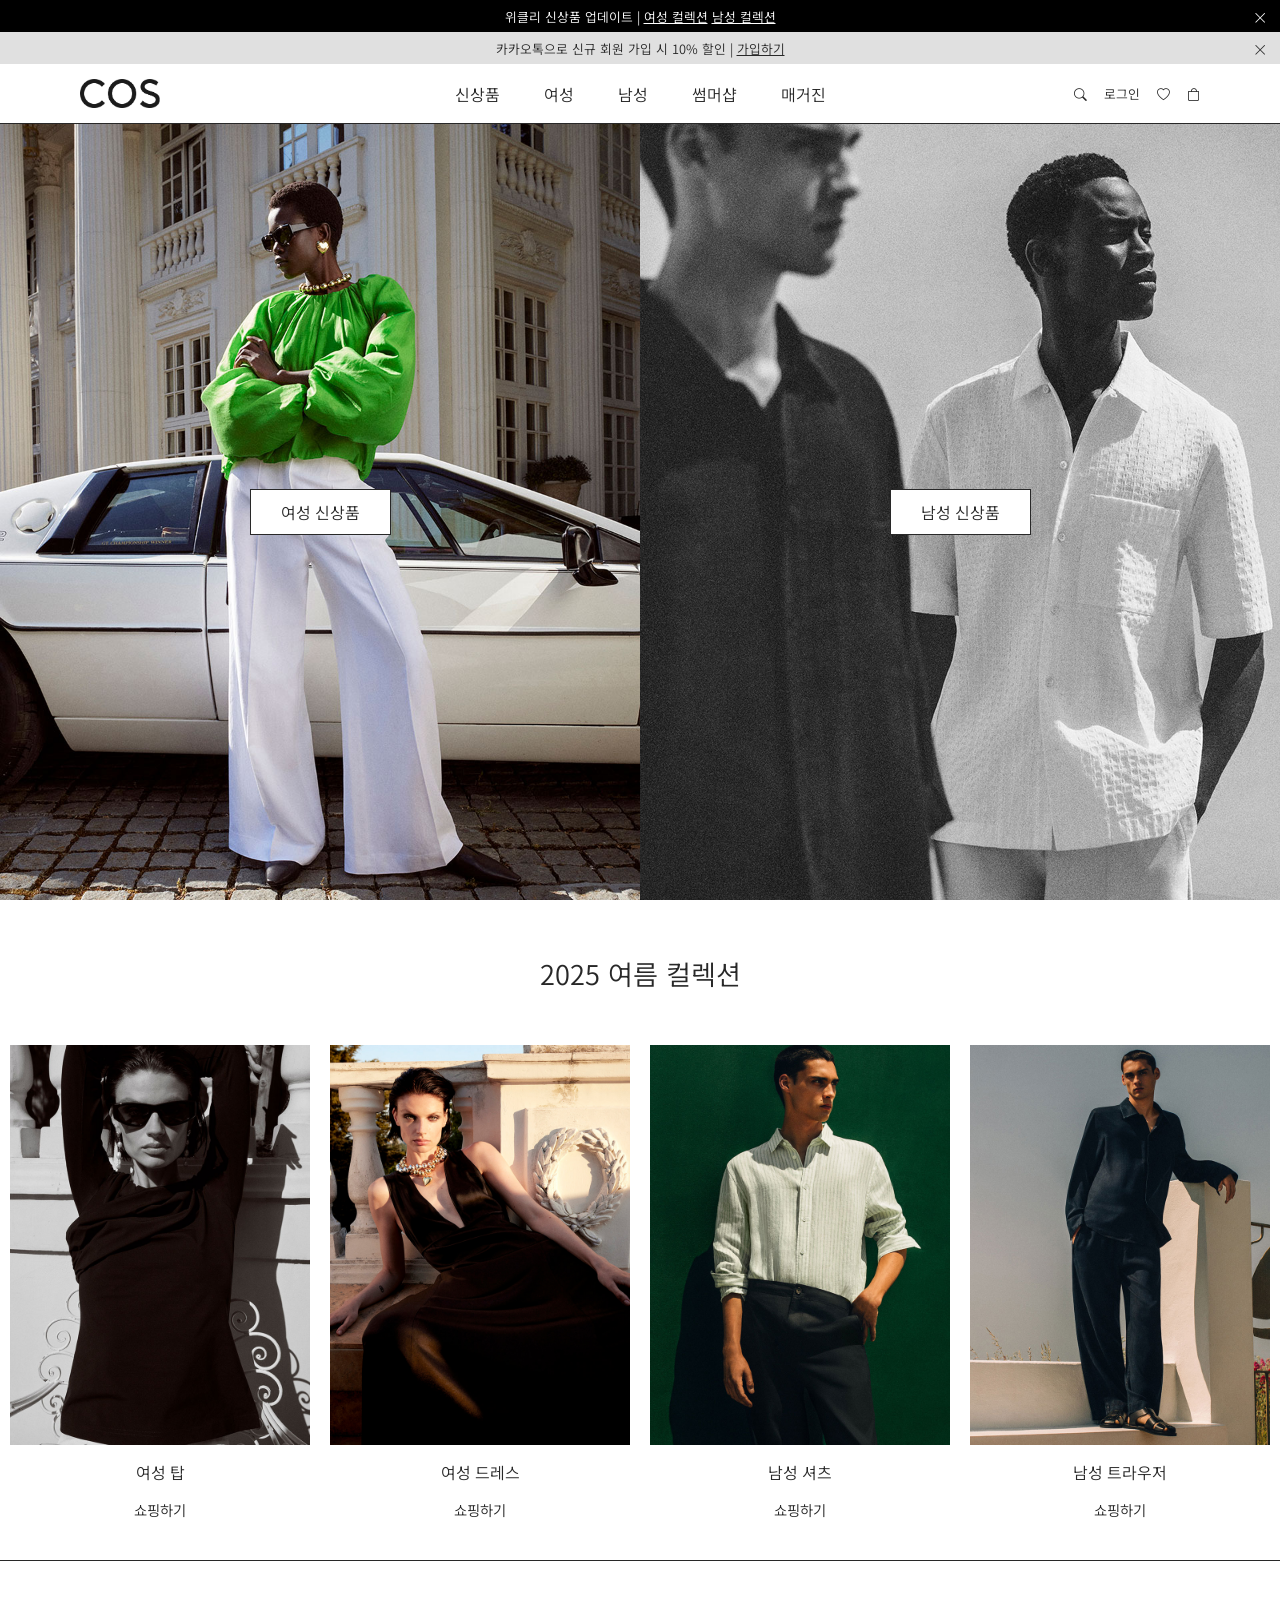
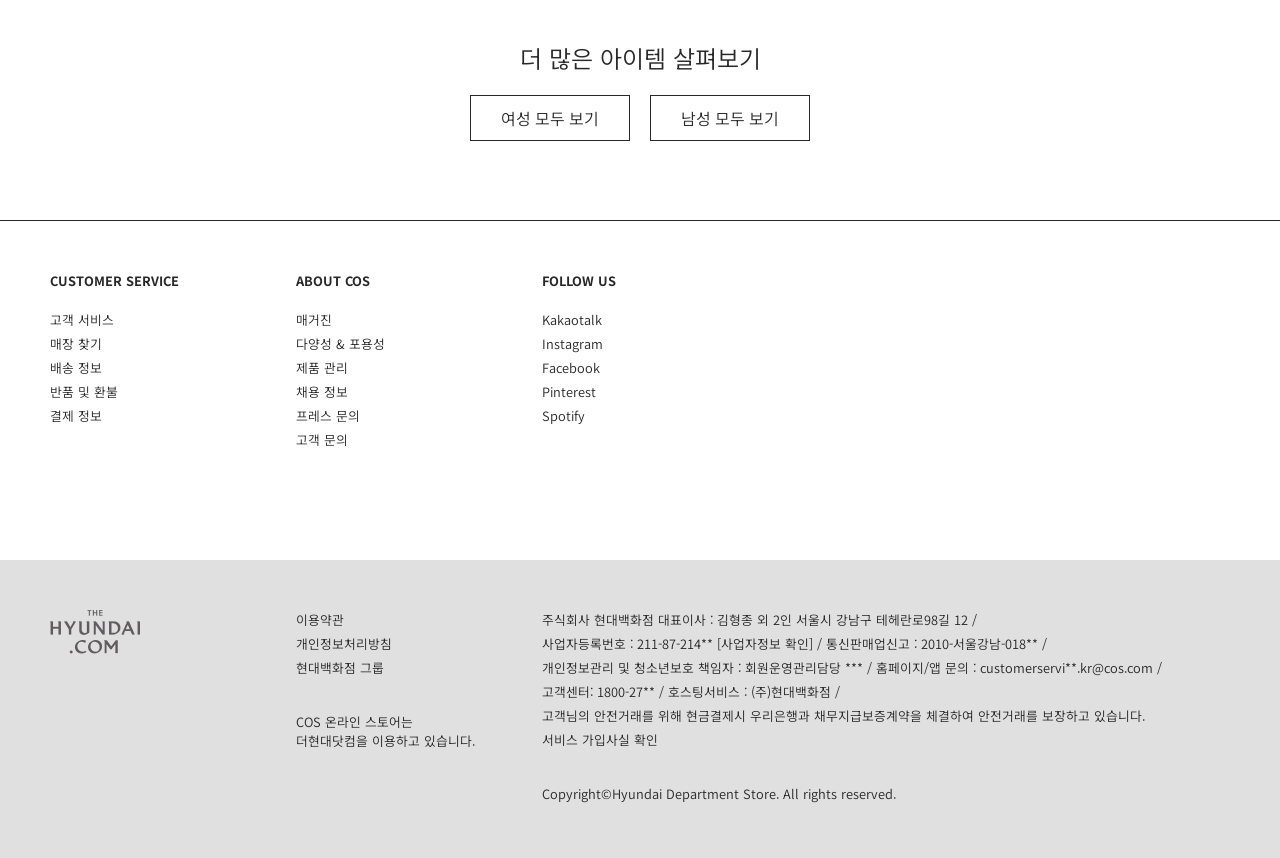
==== index.html @ 7f62f86f "1024 완료" ====
<!DOCTYPE html>
<html lang="ko">
  <head>
    <meta charset="UTF-8" />
    <meta name="viewport" content="width=device-width, initial-scale=1.0" />
    <title>COS 온라인 스토어</title>
    <!-- Css -->
    <link rel="stylesheet" href="./style/style.css" />
    <link rel="stylesheet" href="./style/media.css" />
    <link
      rel="stylesheet"
      href="https://cdn.jsdelivr.net/npm/bootstrap-icons@1.10.3/font/bootstrap-icons.css"
    />
  </head>

  <body>
    <div id="wrap">
      <!-- 헤더 -->
      <header>
        <!-- 띠 배너 영역 -->
        <div id="topnav">
          <div class="topnav_t">
            <span
              >위클리 신상품 업데이트 |
              <a href="#none">여성 컬렉션</a>
              <a href="#none">남성 컬렉션</a></span
            >
            <button class="topnav_t_close"><i class="bi bi-x-lg"></i></button>
          </div>
          <div class="topnav_b">
            <span
              >카카오톡으로 신규 회원 가입 시 10% 할인 |
              <a href="#none">가입하기</a>
            </span>
            <button class="topnav_b_close"><i class="bi bi-x-lg"></i></button>
          </div>
        </div>

        <div id="nav">
          <div class="logo">
            <a href="#"><img src="./img/logo.png" alt="logo" width="94" /></a>
          </div>

          <!-- 메뉴 영역 -->
          <div class="nav">
            <ul>
              <li data-index="0">
                <a href="#none">신상품</a>
              </li>
              <li data-index="1">
                <a href="#none">여성</a>
              </li>
              <li data-index="2">
                <a href="#none">남성</a>
              </li>
              <li data-index="3">
                <a href="#none">썸머샵</a>
              </li>
              <li data-index="4">
                <a href="#none">매거진</a>
              </li>
            </ul>
          </div>

          <!-- 2 depth -->
          <div class="depth2-wrap">
            <div class="depth2" data-index="0">
              <div class="depth2-l">
                <div>
                  <a href="#none">의류</a>
                  <a href="#none">악세사리</a>
                </div>
                <p class="menu_memo">
                  무료배송, 무료반품 혜택과 함께 새로운 상품을 찾아보세요
                </p>
              </div>
              <div class="depth2-r">
                <a href="#none"
                  ><img src="./img/menubg1.jpg" alt="menubg1" width="300" />
                  <p>COS 신상품을 만나보세요</p>
                </a>
              </div>
            </div>
            <div class="depth2" data-index="1">
              <div class="depth2-l">
                <div>
                  <a href="#none">드레스</a>
                  <a href="#none">탑</a>
                  <a href="#none">트라우저&점프수트</a>
                  <a href="#none">티셔츠</a>
                  <a href="#none">셔츠&블라우스</a>
                  <a href="#none">진</a>
                  <a href="#none">니트웨어</a>
                  <a href="#none">스커트</a>
                </div>
                <p class="menu_memo">
                  무료배송, 무료반품 혜택과 함께 새로운 상품을 찾아보세요
                </p>
              </div>
              <div class="depth2-r">
                <a href="#none">
                  <img src="./img/menubg2.jpg" alt="menubg2" width="300" />
                  <p>NEW IN: 여성 신상품</p>
                </a>
              </div>
            </div>
            <div class="depth2" data-index="2">
              <div class="depth2-l">
                <div>
                  <a href="#none">티셔츠</a>
                  <a href="#none">셔츠</a>
                  <a href="#none">트라우저</a>
                  <a href="#none">폴로 셔츠</a>
                  <a href="#none">니트웨어</a>
                  <a href="#none">진</a>
                  <a href="#none">코트 & 재킷</a>
                  <a href="#none">수트 & 테일러링</a>
                </div>
                <p class="menu_memo">
                  무료배송, 무료반품 혜택과 함께 새로운 상품을 찾아보세요
                </p>
              </div>
              <div class="depth2-r">
                <a href="#none"
                  ><img src="./img/menubg3.jpg" alt="menubg3" width="300" />
                  <p>NEW IN: 남성 신상품</p>
                </a>
              </div>
            </div>
            <div class="depth2" data-index="3">
              <div class="depth2-l">
                <div>
                  <a href="#none">썸머 샵</a>
                  <a href="#none">리넨 컬렉션</a>
                  <a href="#none">여름 악세서리</a>
                </div>
                <p class="menu_memo">
                  무료배송, 무료반품 혜택과 함께 새로운 상품을 찾아보세요
                </p>
              </div>
              <div class="depth2-r">
                <a href="#none"
                  ><img src="./img/menubg4.jpg" alt="menubg4" width="300" />
                  <p>여름 시즌을 위한 에센셜 스타일</p></a
                >
              </div>
            </div>
            <div class="depth2" data-index="4">
              <div class="depth2-l">
                <div>
                  <a href="#none">최신</a>
                  <a href="#none">스토리</a>
                  <a href="#none">인터뷰</a>
                  <a href="#none">장소</a>
                  <a href="#none">영감</a>
                  <a href="#none">지속가능성</a>
                </div>
                <p class="menu_memo">
                  무료배송, 무료반품 혜택과 함께 새로운 상품을 찾아보세요
                </p>
              </div>
              <div class="depth2-r">
                <a href="#none"
                  ><img src="./img/menubg5.jpg" alt="menubg5" width="300" />
                  <p>새로운 이야기로 돌아온 COS 매거진</p>
                </a>
              </div>
            </div>
          </div>

          <!-- 글로벌 내비 -->
          <div class="gbnav">
            <a href="#none" class="country">배송국가 : </a>
            <a href="#none"><i class="bi bi-search"></i></a>
            <a href="login.html" class="login">로그인</a>
            <a href="#none"><i class="bi bi-heart"></i></a>
            <a href="#none"><i class="bi bi-bag"></i></a>
          </div>

          <!-- 모바일 메뉴 버튼 -->
          <button class="mo-button">
            <i class="bi bi-list"></i>
          </button>
        </div>

        <!-- 모바일 메뉴 -->
        <div class="m-nav">
          <ul class="m-depth1">
            <li>
              <a href="#none" class="m-depth1-title">신상품</a>
              <div class="m-depth2-wrap">
                <ul class="m-depth2">
                  <li><a href="#none">의류</a></li>
                  <li><a href="#none">악세사리</a></li>
                </ul>
              </div>
            </li>
            <li>
              <a href="#none" class="m-depth1-title">여성</a>
              <div class="m-depth2-wrap">
                <ul class="m-depth2">
                  <li><a href="#none">드레스</a></li>
                  <li><a href="#none">탑</a></li>
                  <li><a href="#none">트라우저&점프수트</a></li>
                  <li><a href="#none">티셔츠</a></li>
                  <li><a href="#none">셔츠&블라우스</a></li>
                  <li><a href="#none">진</a></li>
                  <li><a href="#none">니트웨어</a></li>
                  <li><a href="#none">스커트</a></li>
                </ul>
              </div>
            </li>
            <li>
              <a href="#none" class="m-depth1-title">남성</a>
              <div class="m-depth2-wrap">
                <ul class="m-depth2">
                  <li><a href="#none">티셔츠</a></li>
                  <li><a href="#none">셔츠</a></li>
                  <li><a href="#none">트라우저</a></li>
                  <li><a href="#none">폴로 셔츠</a></li>
                  <li><a href="#none">니트웨어</a></li>
                  <li><a href="#none">진</a></li>
                  <li><a href="#none">코트 & 재킷</a></li>
                  <li><a href="#none">수트 & 테일러링</a></li>
                </ul>
              </div>
            </li>
            <li>
              <a href="#none" class="m-depth1-title">썸머샵</a>
              <div class="m-depth2-wrap">
                <ul class="m-depth2">
                  <li><a href="#none">썸머 샵</a></li>
                  <li><a href="#none">리넨 컬렉션</a></li>
                  <li><a href="#none">여름 악세서리</a></li>
                </ul>
              </div>
            </li>
            <li>
              <a href="#none" class="m-depth1-title">매거진</a>
              <div class="m-depth2-wrap">
                <ul class="m-depth2">
                  <li><a href="#none">최신</a></li>
                  <li><a href="#none">스토리</a></li>
                  <li><a href="#none">인터뷰</a></li>
                  <li><a href="#none">장소</a></li>
                  <li><a href="#none">영감</a></li>
                  <li><a href="#none">지속가능성</a></li>
                </ul>
              </div>
            </li>
          </ul>

          <ul class="m-gbnav-dep2">
            <li><a href="login.html" class="m-login">로그인</a></li>
            <li><a href="#none" class="m-country">배송국가 : </a></li>
          </ul>
        </div>
      </header>

      <!-- 섹션 -->
      <section>
        <div class="section-wrap">
          <div class="female">
            <a href="#none">여성 신상품</a>
          </div>
          <div class="male">
            <a href="#none">남성 신상품</a>
          </div>
        </div>
      </section>

      <!-- 아티클 -->
      <article>
        <div id="article_t">
          <span>2025 여름 컬렉션</span>
        </div>
        <div id="article_m">
          <a href="#none">
            <img src="./img/article1.jpg" alt="article1" width="400" />
            <span class="at_name">여성 탑</span>
            <span class="at_shopping">쇼핑하기</span>
          </a>
          <a href="#none">
            <img src="./img/article2.jpg" alt="article2" width="400" />
            <span class="at_name">여성 드레스</span>
            <span class="at_shopping">쇼핑하기</span>
          </a>
          <a href="#none">
            <img src="./img/article3.jpg" alt="article3" width="400" />
            <span class="at_name">남성 셔츠</span>
            <span class="at_shopping">쇼핑하기</span>
          </a>
          <a href="#none">
            <img src="./img/article4.jpg" alt="article4" width="400" />
            <span class="at_name">남성 트라우저</span>
            <span class="at_shopping">쇼핑하기</span>
          </a>
        </div>
        <div id="article_b">
          <span>더 많은 아이템 살펴보기</span>
          <div class="article_more">
            <a href="#none">여성 모두 보기</a>
            <a href="#none">남성 모두 보기</a>
          </div>
        </div>
      </article>

      <!-- 서비스 -->
      <div id="service">
        <div class="service-wrap">
          <h2>CUSTOMER SERVICE</h2>
          <div>
            <ul class="service-l">
              <li><a href="#none">고객 서비스</a></li>
              <li><a href="#none">매장 찾기</a></li>
              <li><a href="#none">배송 정보</a></li>
              <li><a href="#none">반품 및 환불</a></li>
              <li><a href="#none">결제 정보</a></li>
            </ul>
          </div>
        </div>

        <div class="service-wrap">
          <h2>ABOUT COS</h2>
          <div>
            <ul class="service-center">
              <li><a href="#none">매거진</a></li>
              <li><a href="#none">다양성 & 포용성</a></li>
              <li><a href="#none">제품 관리</a></li>
              <li><a href="#none">채용 정보</a></li>
              <li><a href="#none">프레스 문의</a></li>
              <li><a href="#none">고객 문의</a></li>
            </ul>
          </div>
        </div>

        <div class="service-wrap">
          <h2>FOLLOW US</h2>
          <div>
            <ul class="service-r">
              <li><a href="#none">Kakaotalk</a></li>
              <li><a href="#none">Instagram</a></li>
              <li><a href="#none">Facebook</a></li>
              <li><a href="#none">Pinterest</a></li>
              <li><a href="#none">Spotify</a></li>
            </ul>
          </div>
        </div>
      </div>

      <!-- 푸터 -->
      <footer>
        <div id="footer-logo">
          <img src="./img/footer_hd.png" width="90" alt="footer_hd" />
        </div>
        <ul class="footer-center">
          <li>이용약관</li>
          <li>개인정보처리방침</li>
          <li>현대백화점 그룹</li>
          <li class="hd">
            COS 온라인 스토어는<br />더현대닷컴을 이용하고 있습니다.
          </li>
        </ul>
        <ul class="footer-r">
          <li>
            주식회사 현대백화점 대표이사 : 김형종 외 2인 서울시 강남구
            테헤란로98길 12 /
          </li>
          <li>
            사업자등록번호 : 211-87-214** [사업자정보 확인] / 통신판매업신고 :
            2010-서울강남-018** /
          </li>
          <li>
            개인정보관리 및 청소년보호 책임자 : 회원운영관리담당 *** /
            홈페이지/앱 문의 : customerservi**.kr@cos.com /
          </li>
          <li>고객센터: 1800-27** / 호스팅서비스 : (주)현대백화점 /</li>
          <li>
            고객님의 안전거래를 위해 현금결제시 우리은행과 채무지급보증계약을
            체결하여 안전거래를 보장하고 있습니다.
          </li>
          <li>서비스 가입사실 확인</li>
          <li class="copyright">
            Copyright©Hyundai Department Store. All rights reserved.
          </li>
        </ul>
      </footer>
    </div>

    <!-- 메뉴 오픈 전체 영역 화이트 효과 -->
    <div class="menueffect hidden">null</div>

    <!-- 스크립트 -->
    <script src="https://code.jquery.com/jquery-3.7.1.min.js"></script>
    <script src="./js/script.js"></script>
    <script src="./js/geolocation.js"></script>
  </body>
</html>
---- style/style.css ----
@charset "utf-8";

@import url("https://fonts.googleapis.com/css2?family=Noto+Sans+KR:wght@350;600&display=swap");

/* 리셋 */
html {
  font-family: "Noto Sans KR", sans-serif;
  font-weight: 350;
  overflow-y: scroll;
  overflow-x: hidden;
  background-color: white;
}

* {
  padding: 0;
  margin: 0;
  box-sizing: border-box;
}

body {
  margin: 0;
  padding: 0;
  color: #282828;
}

body.fixed-nav-padding {
  padding-top: 70px;
}

ul,
li {
  list-style: none;
}

a {
  color: #282828;
  text-decoration: none;
}

button {
  all: unset;
  cursor: pointer;
}

.hidden {
  color: transparent;
}

/* 헤더 */
header {
  width: 100%;
}

.topnav_t {
  width: 100%;
  height: 34px;
  font-size: 0.9rem;
  background-color: black;
  color: white;
  display: flex;
  align-items: center;
  justify-content: center;
  gap: 5px;
  position: relative;
}

.topnav_t span a {
  color: white;
  text-decoration: underline;
}

.topnav_t_close {
  position: absolute;
  top: 50%;
  right: 1%;
  transform: translateY(-50%);
}

.topnav_b {
  width: 100%;
  height: 34px;
  font-size: 0.9rem;
  background-color: #e0e0e0;
  display: flex;
  align-items: center;
  justify-content: center;
  gap: 5px;
  position: relative;
}

.topnav_b span a {
  text-decoration: underline;
}

.topnav_b_close {
  position: absolute;
  top: 50%;
  right: 1%;
  transform: translateY(-50%);
}

/* 메뉴 영역 */
#nav {
  z-index: 4;
  position: relative;
  width: 100%;
  height: 70px;
  display: flex;
  align-items: center;
  justify-content: space-between;
  background-color: white;
  padding: 0 7rem 0 7rem;
  border-bottom: 1px solid #282828;
}

#nav.active {
  border-bottom: 1px solid rgb(255, 255, 255);
}

#nav.fixed {
  position: fixed !important;
  top: 0;
  left: 0;
}

.logo {
  display: flex;
  align-items: center;
  justify-content: center;
}

.logo a {
  display: block;
  display: flex;
  align-items: center;
  justify-content: center;
}

.nav {
  position: absolute;
  top: 50%;
  left: 50%;
  transform: translate(-50%, -50%);
}

.nav > ul {
  display: flex;
}

.nav > ul > li > a {
  display: block;
  padding: 1.3125rem 1.5625rem;
  font-size: 1.2rem;
}

.nav > ul > li:hover > a {
  color: #a0a0a0;
}

/* 2뎁스 메뉴 */
.depth2-wrap {
  position: absolute;
  top: 70px;
  left: 0;
  width: 100%;
  overflow: hidden;
  transition: height 0.5s ease, opacity 0.5s ease;
  opacity: 0;
  visibility: hidden;
  height: 0;
}

.depth2-wrap.active {
  opacity: 1;
  visibility: visible;
  height: 450px;
}

.depth2 {
  z-index: 999;
  position: absolute;
  top: 0;
  left: 0;
  width: 100%;
  height: 450px;
  background-color: white;
  border-bottom: 1px solid #282828;
  transition: opacity 0.5s ease;
  opacity: 0;
  visibility: hidden;
  padding: 3rem 7rem;
  display: flex;
  align-items: center;
  justify-content: space-between;
}

.depth2.active {
  opacity: 1;
  visibility: visible;
}

.depth2 .depth2-l {
  height: 100%;
  display: flex;
  flex-direction: column;
  justify-content: space-between;
}

.depth2 .depth2-l div a {
  padding-bottom: 15px;
  display: block;
  font-size: 0.9rem;
}

.depth2 .depth2-l div a:hover {
  color: #a0a0a0 !important;
}

.depth2 .depth2-l .menu_memo {
  color: #b89977;
  font-size: 0.8rem;
}

.depth2 .depth2-r {
  height: 100%;
}

.depth2 .depth2-r a {
  display: flex;
  align-items: center;
  justify-content: center;
  flex-direction: column;
  gap: 20px;
  font-size: 0.8rem;
}

/* 메뉴 오픈 전체 영역 화이트 효과 */
.menueffect {
  width: 100%;
  height: 100%;
  background-color: rgba(255, 255, 255, 0.881);
  position: absolute;
  top: 0;
  left: 0;
  transition: all 0.5s ease-in;
  opacity: 0;
  visibility: hidden;
}

.menueffect.active {
  opacity: 1;
  visibility: visible;
}

/* 로그인 영역 */
.gbnav {
  display: flex;
  align-items: center;
  justify-content: center;
  gap: 20px;
}

.gbnav a {
  font-size: 0.9rem;
}

.gbnav a:hover {
  color: #a0a0a0;
}

/* 위치 정보 */
.country {
  display: none;
}

.mo-button, .m-nav{
  display: none;
}

/* 섹션 메인 이미지 영역*/
section {
  width: 100%;
  height: calc(100vh - 138px);
}

.section-wrap {
  display: flex;
  width: 100%;
  height: 100%;
}

section .section-wrap .female {
  width: 50%;
  height: 100%;
  background-image: url(../img/section1.jpg);
  background-position: top;
  background-repeat: no-repeat;
  background-size: cover;
  display: flex;
  align-items: center;
  justify-content: center;
}

section .section-wrap .male {
  width: 50%;
  height: 100%;
  background-image: url(../img/section2.jpg);
  background-position: top;
  background-repeat: no-repeat;
  background-size: cover;
  display: flex;
  align-items: center;
  justify-content: center;
}

section .section-wrap .female a,
section .section-wrap .male a {
  text-decoration: none;
  padding: 10px 30px;
  background-color: white;
  border: 1px solid rgb(40, 40, 40);
}

section .female a:hover,
section .male a:hover {
  background-color: rgba(255, 255, 255, 0.571);
}

/* 아티클 */
article {
  width: 100%;
  height: auto;
  display: flex;
  flex-direction: column;
}

#article_t {
  width: 100%;
  height: 145px;
  display: flex;
  align-items: center;
  justify-content: center;
  font-size: 2rem;
}

#article_m {
  width: 100%;
  height: auto;
  display: grid;
  grid-template-columns: repeat(4, 1fr);
  gap: 20px;
  padding: 0 10px 40px 10px;
}

#article_m a {
  display: block;
  text-decoration: none;
  display: flex;
  flex-direction: column;
  align-items: center;
  justify-content: center;
  gap: 15px;
}

#article_m a img {
  width: 100%;
}

.at_shopping {
  font-size: 0.9rem;
}

.at_shopping:hover {
  color: #e0e0e0;
}

#article_b {
  border-top: 1px solid #282828;
  width: 100%;
  height: 260px;
  display: flex;
  flex-direction: column;
  align-items: center;
  justify-content: center;
  gap: 20px;
}

#article_b span {
  font-size: 1.5rem;
}

.article_more {
  display: flex;
  align-items: center;
  justify-content: center;
  gap: 20px;
}

.article_more a {
  text-decoration: none;
  padding: 10px 30px;
  background-color: white;
  border: 1px solid #282828;
}

.article_more a:hover {
  background-color: #e0e0e0;
}

/* 서비스 */
#service {
  border-top: 1px solid #282828;
  padding: 50px 0 0 50px;
  width: 100%;
  height: 300px;
  display: flex;
}

.service-wrap {
  width: 20%;
}

.service-wrap h2 {
  padding-bottom: 20px;
  font-size: 0.8rem;
  font-weight: bold;
}

#service ul li a {
  display: block;
  padding-bottom: 5px;
  font-size: 0.8rem;
  text-decoration: none;
  white-space: nowrap;
}

/* 푸터 */
footer {
  width: 100%;
  height: auto;
  display: flex;
  background-color: #e0e0e0;
  padding: 50px 0 50px 50px;
}

footer #footer-logo,
.footer-center {
  width: 20%;
}

footer ul li {
  font-size: 0.8rem;
  padding-bottom: 5px;
}

.hd {
  padding-top: 30px;
}

.copyright {
  padding-top: 30px;
}
---- style/media.css ----
@media (max-width: 1280px) {
  .topnav_t,
  .topnav_b {
    height: 32px;
    font-size: 0.8rem;
  }

  #nav {
    height: 60px;
    padding: 0 5rem;
  }

  .logo a img {
    width: 80px;
  }

  .nav > ul > li > a {
    padding: 1.0625rem 1.375rem;
    font-size: 1rem;
  }

  .depth2-wrap {
    top: 60px;
  }

  .depth2 {
    padding: 3rem 5rem;
  }

  .gbnav {
    gap: 17px;
  }

  .gbnav a {
    font-size: 0.8rem;
  }

  section {
    height: calc(100vh - 124px);
  }

  section .section-wrap .female a,
  section .section-wrap .male a {
    font-size: 1rem;
  }

  #article_t {
    font-size: 1.7rem;
  }

  #service {
    height: 340px;
  }
}

@media (max-width: 1080px) {
  footer ul li {
    font-size: 0.7rem;
  }
}

@media (max-width: 1024px) {
  #nav {
    height: 50px;
    padding: 0 15px;
  }

  .topnav_t_close,
  .topnav_b_close {
    right: 15px;
  }

  #nav .nav {
    display: none;
  }

  .depth2-wrap {
    display: none;
  }

  .country,
  .login {
    display: none !important;
  }

  .gbnav {
    position: absolute;
    right: 50px;
    gap: 20px;
  }

  .mo-button {
    display: block;
  }

  .mo-button.active .bi-list::before {
    content: "\f659";
  }

  .m-nav {
    z-index: 2;
    width: 100%;
    height: auto;
    background-color: white;
    position: absolute;
    top: 112px;
    left: 0;
    display: none;
    flex-direction: column;
    justify-content: space-between;
    gap: 250px;
    border-bottom: 1px solid #282828;
  }

  .m-nav.active{
    display: flex !important;
  }

  .m-depth1 > li {
    font-size: 0.8rem;
    padding: 15px;
    cursor: pointer;
    border-bottom: 1px solid #e0e0e0;
  }

  .m-depth1-title {
    display: block;
    position: relative;
  }

  .m-depth1-title:hover {
    color: #a0a0a0;
  }

  .m-depth1 > li > a::after {
    content: "\F4FE";
    font-family: "bootstrap-icons";
    position: absolute;
    right: 0;
  }

  .m-depth1 > li.active > a::after {
    content: "\F2EA";
  }

  .m-depth1 > li.active .m-depth2-wrap {
    max-height: 308px;
  }

  .m-depth2-wrap {
    max-height: 0;
    overflow: hidden;
    transition: max-height 0.4s ease;
  }

  .m-depth2 {
    padding: 20px 0;
  }

  .m-depth2 li a {
    display: block;
    padding-bottom: 15px;
  }

  .m-depth2 li a:hover {
    color: #a0a0a0;
  }

  .m-depth2 li:last-child a {
    padding-bottom: unset;
  }

  /* 모바일용 글로벌 메뉴 */
  .m-gbnav-dep2 li {
    border-top: 1px solid #e0e0e0;
  }

  .m-gbnav-dep2 li a {
    display: block;
    font-size: 0.8rem;
    padding: 15px;
  }

  section {
    height: calc(100vh - 114px);
    overflow: hidden;
    position: relative;
  }

  .section-wrap {
    transition: transform 0.6s ease-in-out;
    will-change: transform;
  }

  section .section-wrap .female,
  section .section-wrap .male {
    flex-shrink: 0;
    width: 100vw;
    align-items: flex-end;
    padding-bottom: 60px;
    cursor: pointer;
  }

  #article_m {
    grid-template-columns: 1fr 1fr;
    grid-template-rows: 1fr 1fr;
    padding: 0 20px 40px 20px;
  }

  #article_b {
    height: 300px;
  }

  #service {
    flex-direction: column;
    padding: 0;
    height: auto;
  }

  #service .service-wrap {
    width: 100%;
    padding: 15px;
    border-bottom: 1px solid;
    position: relative;
    cursor: pointer;
  }

  #service .service-wrap:last-child {
    border-bottom: unset;
  }

  .service-wrap h2 {
    position: relative;
    padding-bottom: unset;
  }

  .service-wrap h2::after {
    content: "\F4FE";
    font-family: "bootstrap-icons";
    position: absolute;
    right: 0;
  }

  .service-wrap.active h2::after {
    content: "\F2EA";
  }

  .service-wrap div {
    max-height: 0;
    overflow: hidden;
    transition: all 0.4s ease;
  }

  .service-wrap.active div {
    max-height: 200px;
  }

  .service-wrap ul {
    padding: 20px 0;
  }

  .service-wrap ul li a {
    padding-bottom: 15px !important;
  }

  footer #footer-logo,
  .footer-center {
    width: 100%;
  }

  footer {
    flex-direction: column;
    padding: 15px;
    gap: 20px;
  }

  footer ul li {
    font-size: 0.8rem;
  }

  .footer-center li {
    display: inline-block;
  }

  .footer-center li.hd {
    display: block;
    padding-top: 5px;
  }

  .copyright {
    padding-top: 20px;
  }
}

@media (max-width: 768px) {
}

@media (max-width: 375px) {
}
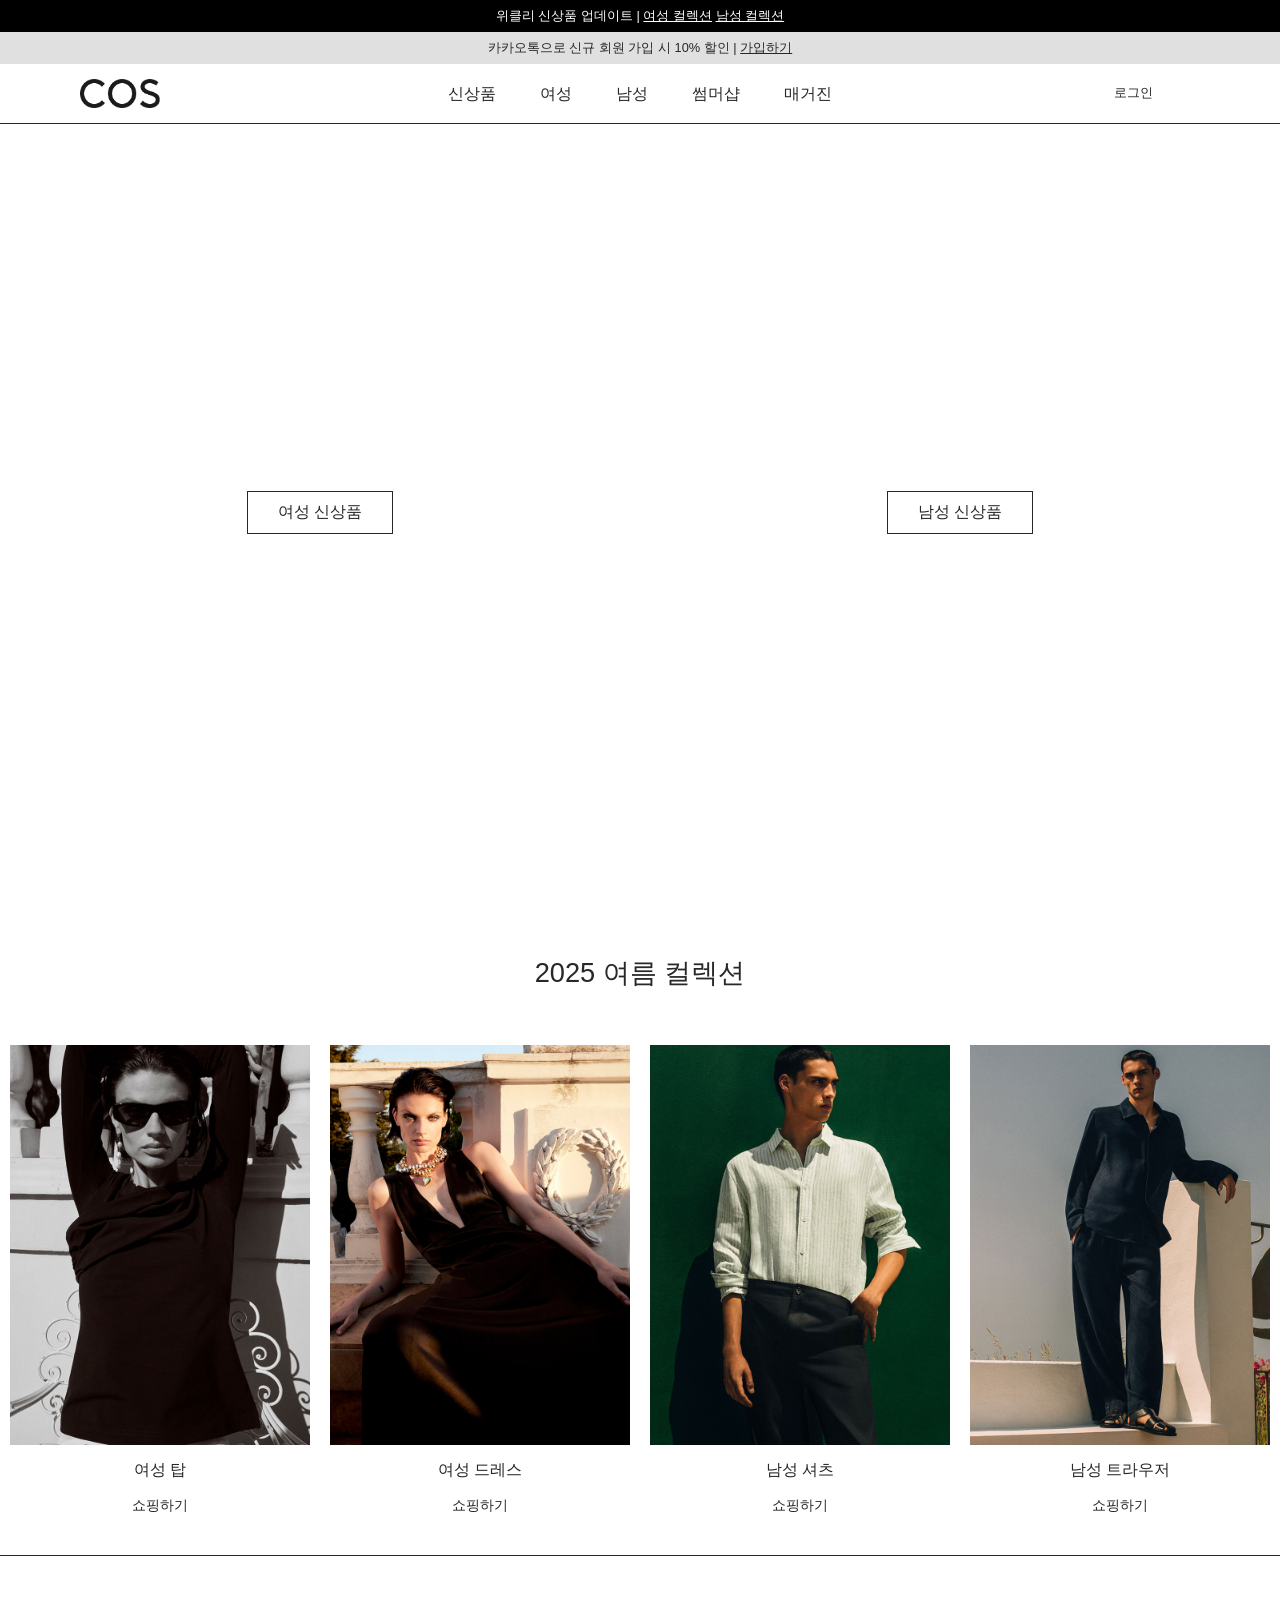
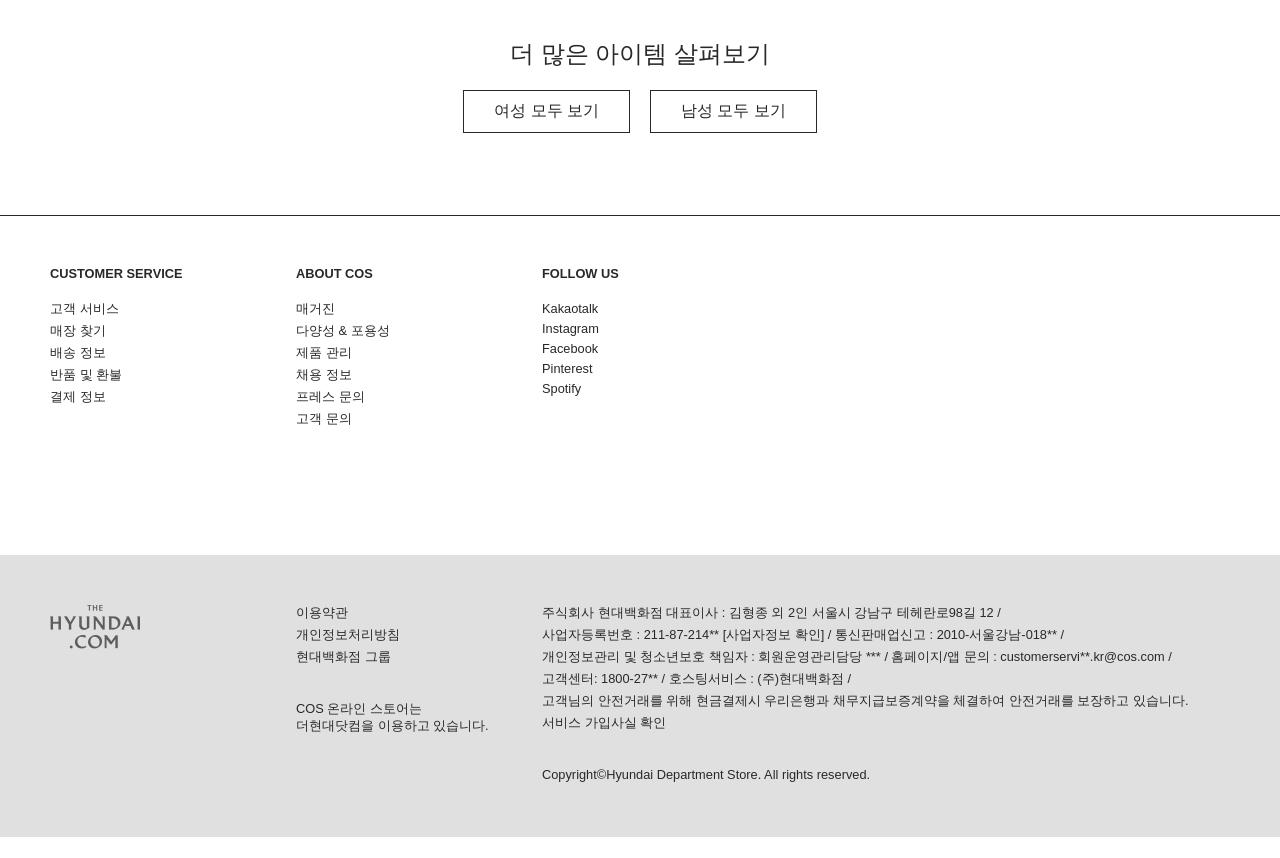
==== commit f326041f: "모바일 메뉴 개선" ====
--- a/index.html
+++ b/index.html
@@ -39,6 +39,7 @@
         <div id="nav">
           <div class="logo">
             <a href="#"><img src="./img/logo.png" alt="logo" width="94" /></a>
+            <h1 class="hidden">코스</h1>
           </div>
 
           <!-- 메뉴 영역 -->
@@ -180,80 +181,81 @@
           <!-- 모바일 메뉴 버튼 -->
           <button class="mo-button">
             <i class="bi bi-list"></i>
+            <h1 class="hidden">메뉴</h1>
           </button>
-        </div>
-
-        <!-- 모바일 메뉴 -->
-        <div class="m-nav">
-          <ul class="m-depth1">
-            <li>
-              <a href="#none" class="m-depth1-title">신상품</a>
-              <div class="m-depth2-wrap">
-                <ul class="m-depth2">
-                  <li><a href="#none">의류</a></li>
-                  <li><a href="#none">악세사리</a></li>
-                </ul>
-              </div>
-            </li>
-            <li>
-              <a href="#none" class="m-depth1-title">여성</a>
-              <div class="m-depth2-wrap">
-                <ul class="m-depth2">
-                  <li><a href="#none">드레스</a></li>
-                  <li><a href="#none">탑</a></li>
-                  <li><a href="#none">트라우저&점프수트</a></li>
-                  <li><a href="#none">티셔츠</a></li>
-                  <li><a href="#none">셔츠&블라우스</a></li>
-                  <li><a href="#none">진</a></li>
-                  <li><a href="#none">니트웨어</a></li>
-                  <li><a href="#none">스커트</a></li>
-                </ul>
-              </div>
-            </li>
-            <li>
-              <a href="#none" class="m-depth1-title">남성</a>
-              <div class="m-depth2-wrap">
-                <ul class="m-depth2">
-                  <li><a href="#none">티셔츠</a></li>
-                  <li><a href="#none">셔츠</a></li>
-                  <li><a href="#none">트라우저</a></li>
-                  <li><a href="#none">폴로 셔츠</a></li>
-                  <li><a href="#none">니트웨어</a></li>
-                  <li><a href="#none">진</a></li>
-                  <li><a href="#none">코트 & 재킷</a></li>
-                  <li><a href="#none">수트 & 테일러링</a></li>
-                </ul>
-              </div>
-            </li>
-            <li>
-              <a href="#none" class="m-depth1-title">썸머샵</a>
-              <div class="m-depth2-wrap">
-                <ul class="m-depth2">
-                  <li><a href="#none">썸머 샵</a></li>
-                  <li><a href="#none">리넨 컬렉션</a></li>
-                  <li><a href="#none">여름 악세서리</a></li>
-                </ul>
-              </div>
-            </li>
-            <li>
-              <a href="#none" class="m-depth1-title">매거진</a>
-              <div class="m-depth2-wrap">
-                <ul class="m-depth2">
-                  <li><a href="#none">최신</a></li>
-                  <li><a href="#none">스토리</a></li>
-                  <li><a href="#none">인터뷰</a></li>
-                  <li><a href="#none">장소</a></li>
-                  <li><a href="#none">영감</a></li>
-                  <li><a href="#none">지속가능성</a></li>
-                </ul>
-              </div>
-            </li>
-          </ul>
-
-          <ul class="m-gbnav-dep2">
-            <li><a href="login.html" class="m-login">로그인</a></li>
-            <li><a href="#none" class="m-country">배송국가 : </a></li>
-          </ul>
+
+          <!-- 모바일 메뉴 -->
+          <div class="m-nav">
+            <ul class="m-depth1">
+              <li>
+                <a href="#none" class="m-depth1-title">신상품</a>
+                <div class="m-depth2-wrap">
+                  <ul class="m-depth2">
+                    <li><a href="#none">의류</a></li>
+                    <li><a href="#none">악세사리</a></li>
+                  </ul>
+                </div>
+              </li>
+              <li>
+                <a href="#none" class="m-depth1-title">여성</a>
+                <div class="m-depth2-wrap">
+                  <ul class="m-depth2">
+                    <li><a href="#none">드레스</a></li>
+                    <li><a href="#none">탑</a></li>
+                    <li><a href="#none">트라우저&점프수트</a></li>
+                    <li><a href="#none">티셔츠</a></li>
+                    <li><a href="#none">셔츠&블라우스</a></li>
+                    <li><a href="#none">진</a></li>
+                    <li><a href="#none">니트웨어</a></li>
+                    <li><a href="#none">스커트</a></li>
+                  </ul>
+                </div>
+              </li>
+              <li>
+                <a href="#none" class="m-depth1-title">남성</a>
+                <div class="m-depth2-wrap">
+                  <ul class="m-depth2">
+                    <li><a href="#none">티셔츠</a></li>
+                    <li><a href="#none">셔츠</a></li>
+                    <li><a href="#none">트라우저</a></li>
+                    <li><a href="#none">폴로 셔츠</a></li>
+                    <li><a href="#none">니트웨어</a></li>
+                    <li><a href="#none">진</a></li>
+                    <li><a href="#none">코트 & 재킷</a></li>
+                    <li><a href="#none">수트 & 테일러링</a></li>
+                  </ul>
+                </div>
+              </li>
+              <li>
+                <a href="#none" class="m-depth1-title">썸머샵</a>
+                <div class="m-depth2-wrap">
+                  <ul class="m-depth2">
+                    <li><a href="#none">썸머 샵</a></li>
+                    <li><a href="#none">리넨 컬렉션</a></li>
+                    <li><a href="#none">여름 악세서리</a></li>
+                  </ul>
+                </div>
+              </li>
+              <li>
+                <a href="#none" class="m-depth1-title">매거진</a>
+                <div class="m-depth2-wrap">
+                  <ul class="m-depth2">
+                    <li><a href="#none">최신</a></li>
+                    <li><a href="#none">스토리</a></li>
+                    <li><a href="#none">인터뷰</a></li>
+                    <li><a href="#none">장소</a></li>
+                    <li><a href="#none">영감</a></li>
+                    <li><a href="#none">지속가능성</a></li>
+                  </ul>
+                </div>
+              </li>
+            </ul>
+
+            <ul class="m-gbnav-dep2">
+              <li><a href="login.html" class="m-login">로그인</a></li>
+              <li><a href="#none" class="m-country">배송국가 : </a></li>
+            </ul>
+          </div>
         </div>
       </header>
 
@@ -352,6 +354,7 @@
       <footer>
         <div id="footer-logo">
           <img src="./img/footer_hd.png" width="90" alt="footer_hd" />
+          <h1 class="hidden">코스</h1>
         </div>
         <ul class="footer-center">
           <li>이용약관</li>
--- a/style/style.css
+++ b/style/style.css
@@ -23,10 +23,6 @@
   color: #282828;
 }
 
-body.fixed-nav-padding {
-  padding-top: 70px;
-}
-
 ul,
 li {
   list-style: none;
@@ -43,7 +39,7 @@
 }
 
 .hidden {
-  color: transparent;
+  display: none;
 }
 
 /* 헤더 */
--- a/style/media.css
+++ b/style/media.css
@@ -60,6 +60,15 @@
 }
 
 @media (max-width: 1024px) {
+  html.m-nav-open {
+    overflow: hidden;
+    overscroll-behavior: none;
+  }
+
+  .m-nav {
+    overflow-y: auto;
+  }
+
   #nav {
     height: 50px;
     padding: 0 15px;
@@ -100,19 +109,22 @@
   .m-nav {
     z-index: 2;
     width: 100%;
-    height: auto;
+    height: calc(100vh - 112px);
     background-color: white;
     position: absolute;
-    top: 112px;
+    top: 50px;
     left: 0;
     display: none;
     flex-direction: column;
     justify-content: space-between;
     gap: 250px;
     border-bottom: 1px solid #282828;
-  }
-
-  .m-nav.active{
+    transition: height 0.3s ease-in;
+    overflow-y: auto;
+    -webkit-overflow-scrolling: touch;
+  }
+
+  .m-nav.active {
     display: flex !important;
   }
 
@@ -252,7 +264,7 @@
   }
 
   .service-wrap.active div {
-    max-height: 200px;
+    max-height: 241px;
   }
 
   .service-wrap ul {
@@ -261,6 +273,10 @@
 
   .service-wrap ul li a {
     padding-bottom: 15px !important;
+  }
+
+  .service-wrap ul li:last-child a {
+    padding-bottom: 0 !important;
   }
 
   footer #footer-logo,
@@ -293,7 +309,22 @@
 }
 
 @media (max-width: 768px) {
+  .topnav_t,
+  .topnav_b {
+    font-size: 0.7rem;
+  }
+
+  footer ul li {
+    font-size: 0.7rem;
+  }
+
+  #article_b span {
+    font-size: 1rem;
+  }
+
+  .article_more {
+    flex-direction: column;
+    gap: 10px;
+    font-size: 0.8rem;
+  }
 }
-
-@media (max-width: 375px) {
-}
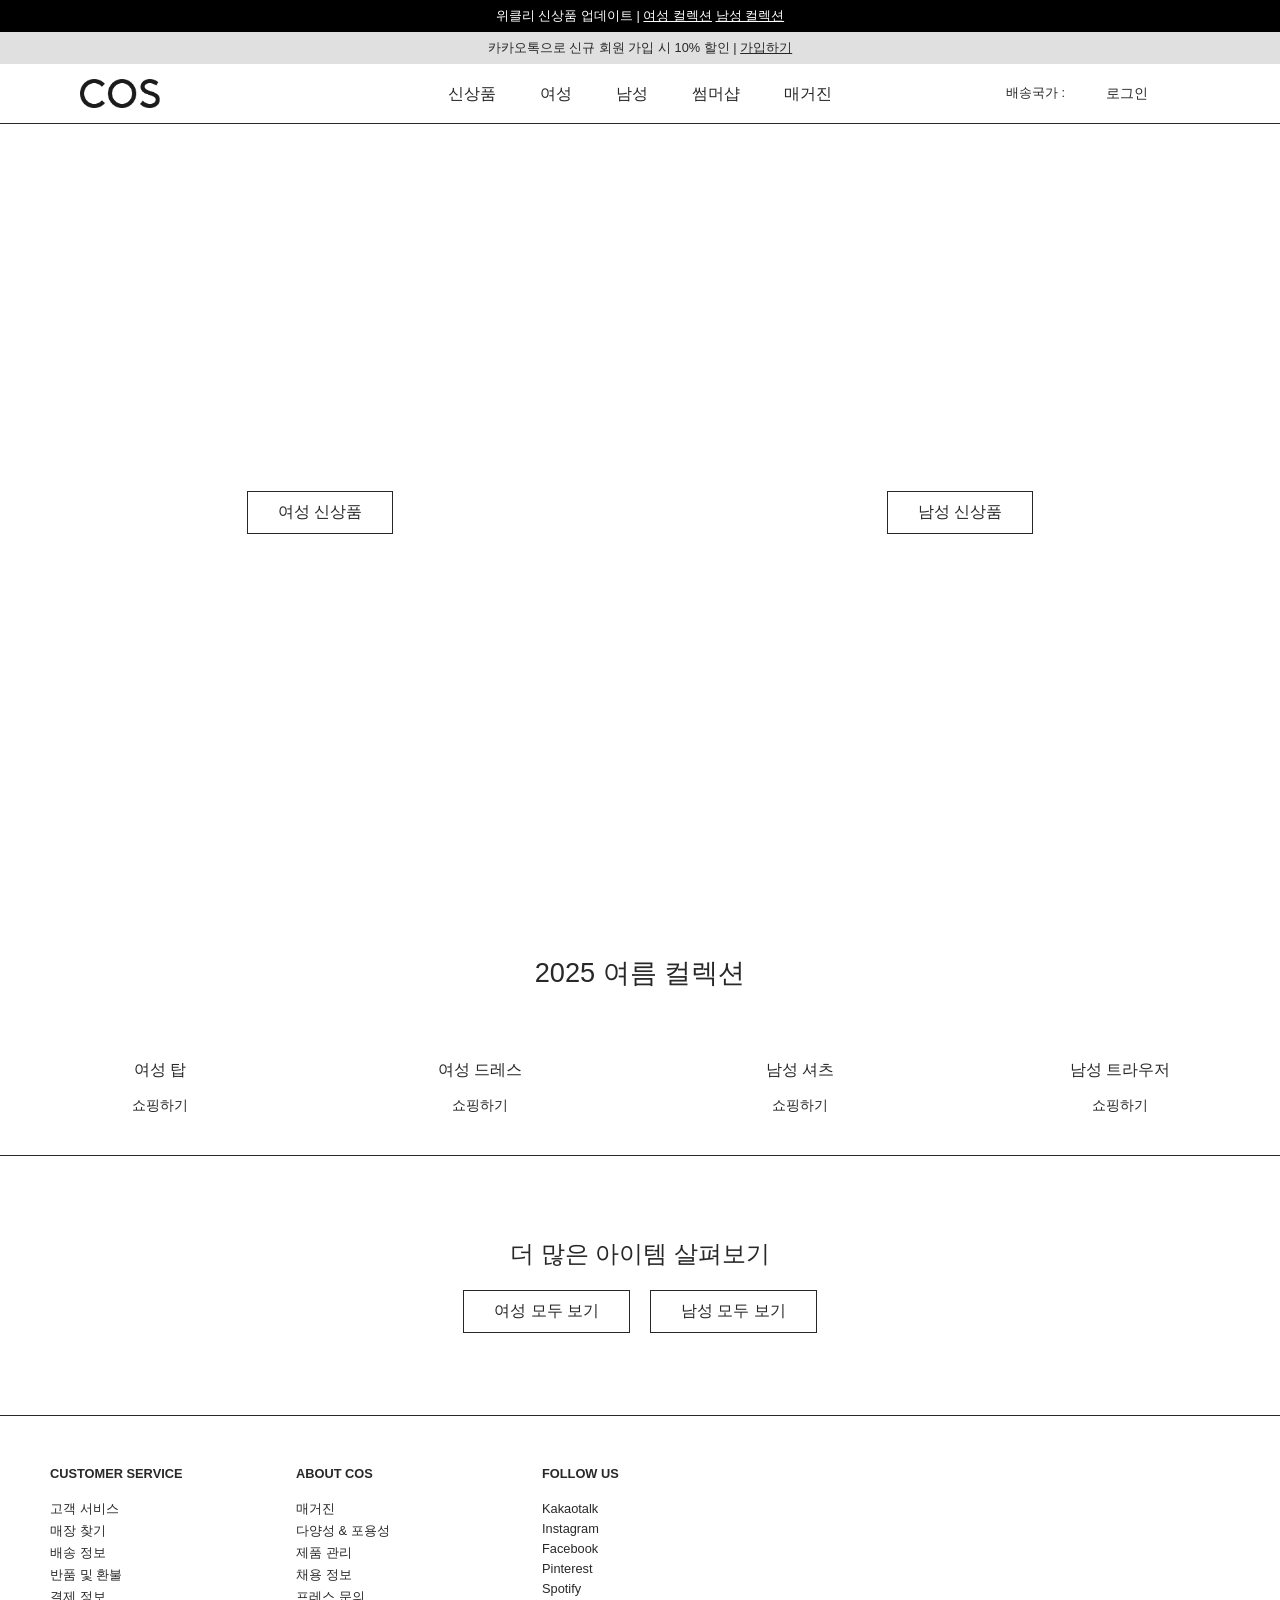
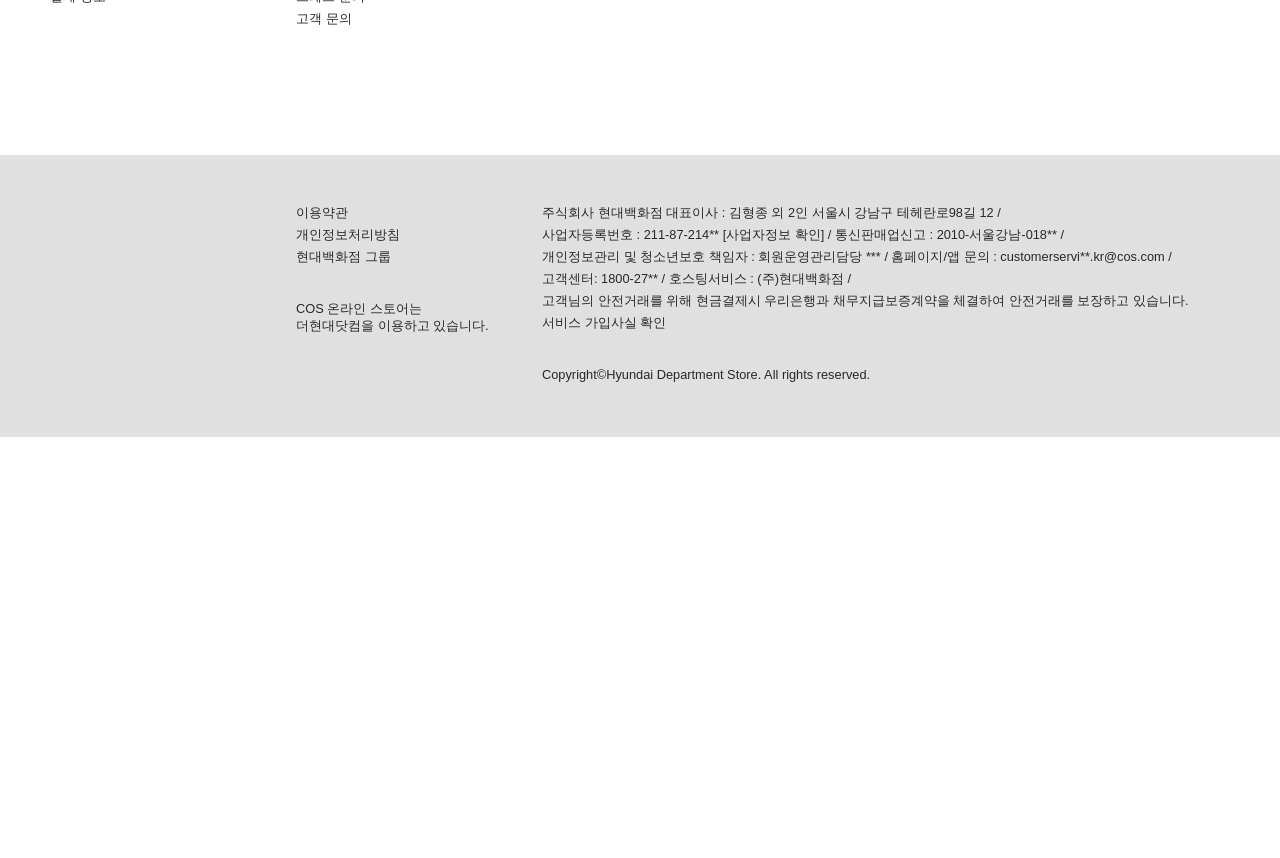
==== commit 8916d730: "로그인창 ing" ====
--- a/index.html
+++ b/index.html
@@ -171,9 +171,9 @@
 
           <!-- 글로벌 내비 -->
           <div class="gbnav">
-            <a href="#none" class="country">배송국가 : </a>
+            <a href="#none" class="gbnav-country">배송국가 : </a>
             <a href="#none"><i class="bi bi-search"></i></a>
-            <a href="login.html" class="login">로그인</a>
+            <button class="gbnav-login login-open">로그인</button>
             <a href="#none"><i class="bi bi-heart"></i></a>
             <a href="#none"><i class="bi bi-bag"></i></a>
           </div>
@@ -252,8 +252,12 @@
             </ul>
 
             <ul class="m-gbnav-dep2">
-              <li><a href="login.html" class="m-login">로그인</a></li>
-              <li><a href="#none" class="m-country">배송국가 : </a></li>
+              <li>
+                <button class="m-login login-open">로그인</button>
+              </li>
+              <li>
+                <a href="#none" class="m-country">배송국가 : </a>
+              </li>
             </ul>
           </div>
         </div>
@@ -391,7 +395,33 @@
     </div>
 
     <!-- 메뉴 오픈 전체 영역 화이트 효과 -->
-    <div class="menueffect hidden">null</div>
+    <div class="menueffect"></div>
+
+    <!-- 로그인 팝업 -->
+    <div id="login">
+      <button class="login-close">
+        <i class="bi bi-x-lg"></i>
+      </button>
+
+      <p class="login">로그인</p>
+      <div class="line hidden">null</div>
+      <p class="padding">아이디 또는 이메일</p>
+      <input type="text" />
+      <p class="padding">비밀번호</p>
+      <input type="password" />
+      <a href="#none" class="loginbutton">로그인</a>
+      <div class="idsearch">
+        <a href="#none">아이디 찾기</a>
+        <a href="#none">비밀번호 찾기</a>
+      </div>
+      <p class="kakaoment">카카오 계정을 연동해 간편하게 로그인해보세요</p>
+      <a href="#none" class="kakaologin">카카오 로그인</a>
+      <p class="hdidment">
+        COS 온라인 스토어는 더현대닷컴이 운영·제공하는 사이트로 기존 회원은
+        더현대닷컴 아이디와 비밀번호로 바로 이용 가능합니다.
+      </p>
+      <a href="#none" class="order">비회원 주문조회</a>
+    </div>
 
     <!-- 스크립트 -->
     <script src="https://code.jquery.com/jquery-3.7.1.min.js"></script>
--- a/style/style.css
+++ b/style/style.css
@@ -11,6 +11,11 @@
   background-color: white;
 }
 
+html.m-open {
+  overflow: hidden;
+  overscroll-behavior: none;
+}
+
 * {
   padding: 0;
   margin: 0;
@@ -233,9 +238,9 @@
 /* 메뉴 오픈 전체 영역 화이트 효과 */
 .menueffect {
   width: 100%;
-  height: 100%;
+  height: 100vh;
   background-color: rgba(255, 255, 255, 0.881);
-  position: absolute;
+  position: fixed;
   top: 0;
   left: 0;
   transition: all 0.5s ease-in;
@@ -248,6 +253,12 @@
   visibility: visible;
 }
 
+.menueffect.login-active {
+  opacity: 1;
+  visibility: visible;
+  z-index: 99;
+}
+
 /* 로그인 영역 */
 .gbnav {
   display: flex;
@@ -256,11 +267,13 @@
   gap: 20px;
 }
 
-.gbnav a {
+.gbnav a,
+.gbnav .gbnav-login {
   font-size: 0.9rem;
 }
 
-.gbnav a:hover {
+.gbnav a:hover,
+.gbnav .gbnav-login:hover {
   color: #a0a0a0;
 }
 
@@ -269,7 +282,8 @@
   display: none;
 }
 
-.mo-button, .m-nav{
+.mo-button,
+.m-nav {
   display: none;
 }
 
@@ -456,3 +470,104 @@
 .copyright {
   padding-top: 30px;
 }
+
+/* 로그인 팝업 */
+#login {
+  z-index: 999;
+  position: fixed;
+  top: 0;
+  right: 0;
+  padding-top: 50px;
+  display: flex;
+  flex-direction: column;
+  justify-content: center;
+  align-items: center;
+  width: 500px;
+  height: 100vh;
+  background-color: white;
+  display: none;
+}
+
+#login.active {
+  display: flex;
+}
+
+.gohome {
+  display: flex;
+  flex-direction: column;
+  align-items: center;
+  margin-bottom: 30px;
+  text-decoration: none;
+}
+
+.bi {
+  font-size: 1.2rem;
+}
+
+.login {
+  padding-bottom: 10px;
+  font-size: 1.3rem;
+}
+
+.line {
+  width: 300px;
+  border-top: 1px solid #e9e9e9;
+  margin-bottom: 20px;
+}
+
+.padding {
+  padding-top: 10px;
+  padding-bottom: 10px;
+}
+
+.box input {
+  width: 300px;
+  height: 40px;
+  border: none;
+  outline: 0;
+  background-color: #e0e0e0;
+  padding: 10px;
+}
+
+.loginbutton {
+  display: block;
+  text-align: center;
+  line-height: 3;
+  width: 300px;
+  height: 40px;
+  border: none;
+  border-radius: 0;
+  background-color: #1b1b1b;
+  color: white;
+  text-decoration: none;
+  margin-top: 20px;
+  margin-bottom: 10px;
+}
+
+.loginbutton:hover {
+  background-color: #494949;
+}
+
+.idsearch {
+  width: 300px;
+  height: 60px;
+  display: flex;
+  align-items: center;
+  justify-content: center;
+  gap: 50px;
+  margin-bottom: 20px;
+}
+
+.kakaoment {
+  margin-bottom: 10px;
+}
+
+.kakaologin {
+  margin-bottom: 20px;
+}
+
+.hdidment {
+  width: 300px;
+  margin-bottom: 20px;
+  font-size: 0.9rem;
+}
--- a/style/media.css
+++ b/style/media.css
@@ -60,11 +60,6 @@
 }
 
 @media (max-width: 1024px) {
-  html.m-nav-open {
-    overflow: hidden;
-    overscroll-behavior: none;
-  }
-
   .m-nav {
     overflow-y: auto;
   }
@@ -87,8 +82,8 @@
     display: none;
   }
 
-  .country,
-  .login {
+  .gbnav-country,
+  .gbnav-login {
     display: none !important;
   }
 
@@ -187,7 +182,7 @@
     border-top: 1px solid #e0e0e0;
   }
 
-  .m-gbnav-dep2 li a {
+  .m-gbnav-dep2 li a, .m-gbnav-dep2 li button {
     display: block;
     font-size: 0.8rem;
     padding: 15px;
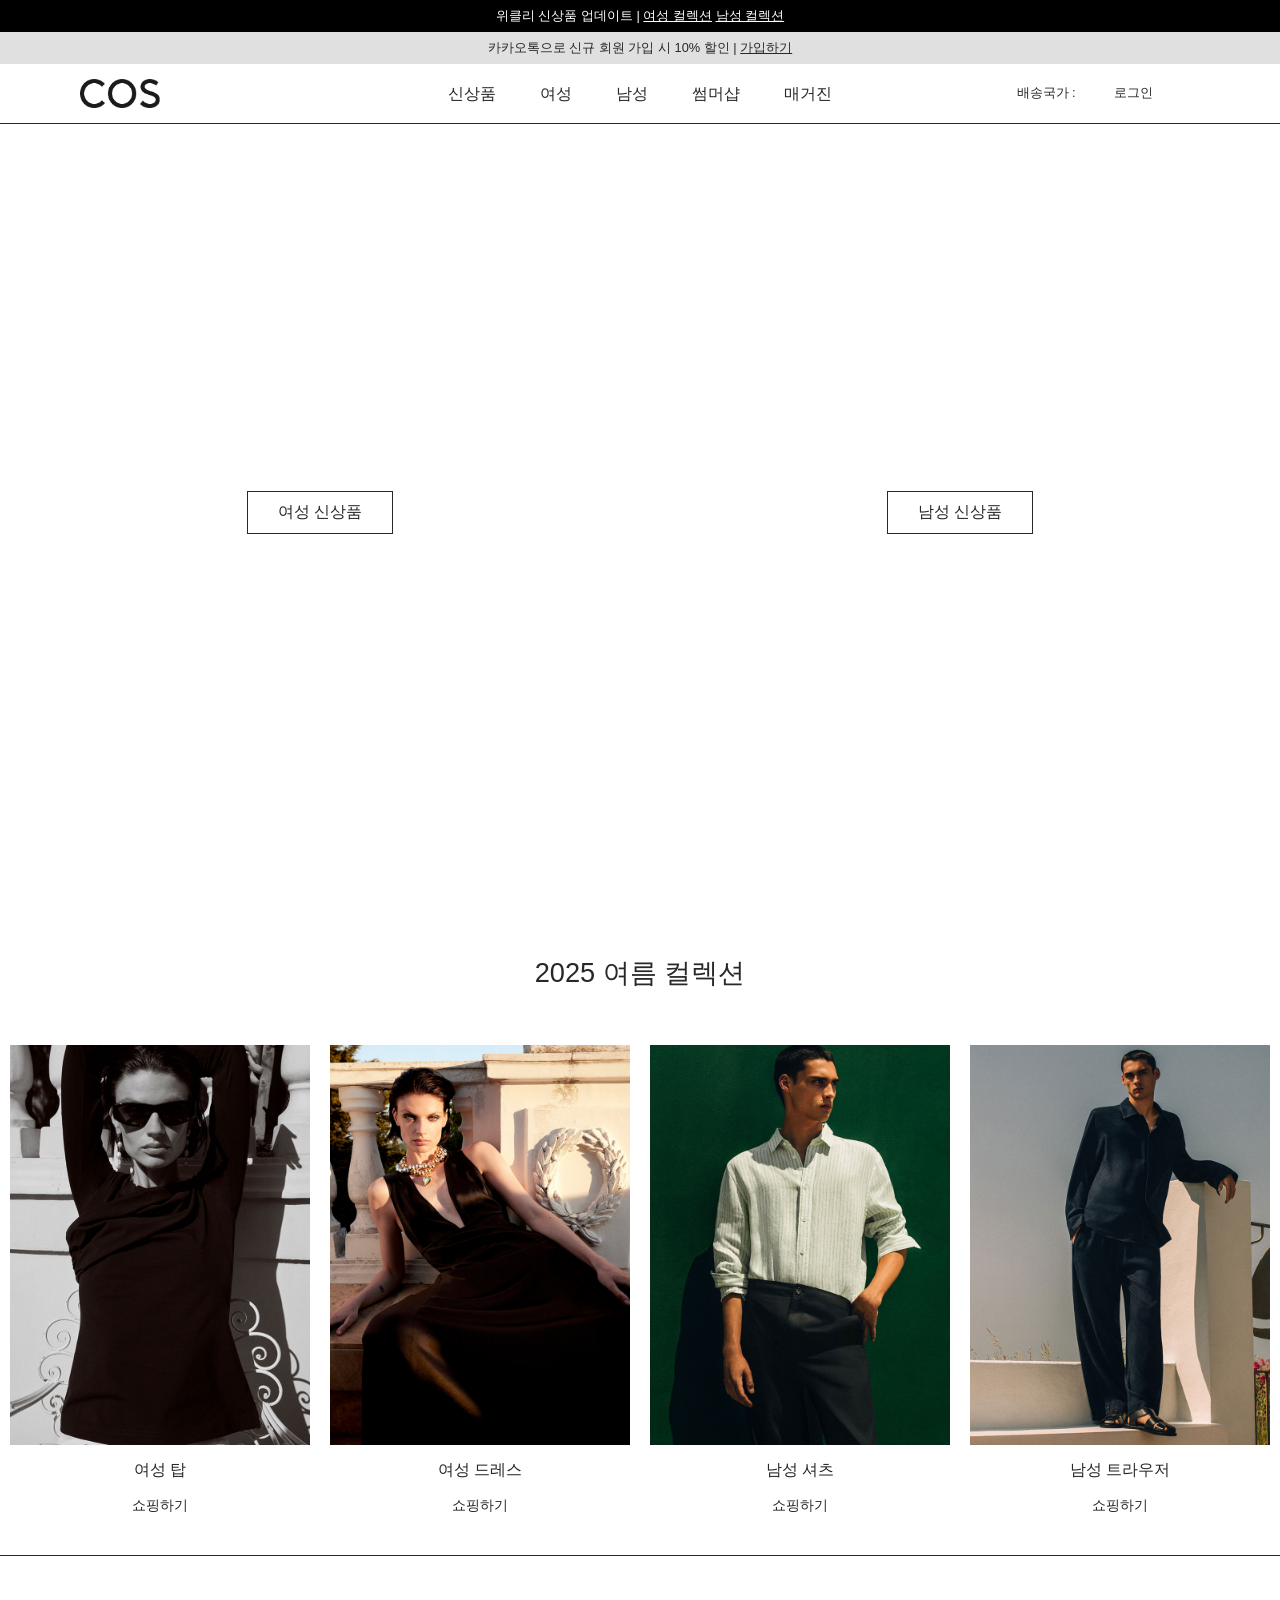
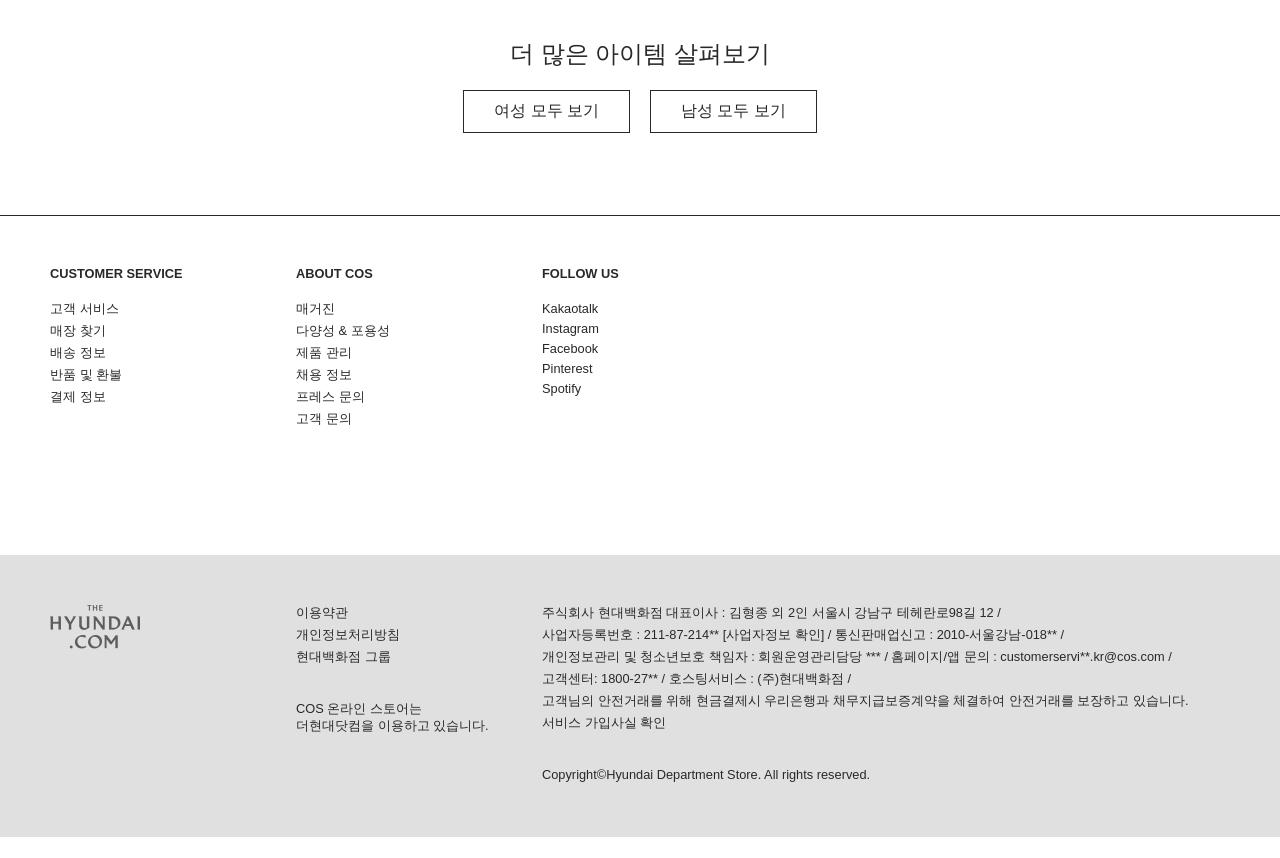
==== commit 17be9a0a: "로그인 반응형 완료" ====
--- a/index.html
+++ b/index.html
@@ -395,32 +395,58 @@
     </div>
 
     <!-- 메뉴 오픈 전체 영역 화이트 효과 -->
-    <div class="menueffect"></div>
+    <div class="overlay"></div>
 
     <!-- 로그인 팝업 -->
     <div id="login">
-      <button class="login-close">
-        <i class="bi bi-x-lg"></i>
-      </button>
-
-      <p class="login">로그인</p>
-      <div class="line hidden">null</div>
-      <p class="padding">아이디 또는 이메일</p>
-      <input type="text" />
-      <p class="padding">비밀번호</p>
-      <input type="password" />
-      <a href="#none" class="loginbutton">로그인</a>
-      <div class="idsearch">
-        <a href="#none">아이디 찾기</a>
-        <a href="#none">비밀번호 찾기</a>
+      <div class="login-top">
+        <p>로그인 또는 회원가입</p>
+        <button class="login-close">
+          <i class="bi bi-x-lg"></i>
+        </button>
       </div>
-      <p class="kakaoment">카카오 계정을 연동해 간편하게 로그인해보세요</p>
-      <a href="#none" class="kakaologin">카카오 로그인</a>
-      <p class="hdidment">
-        COS 온라인 스토어는 더현대닷컴이 운영·제공하는 사이트로 기존 회원은
-        더현대닷컴 아이디와 비밀번호로 바로 이용 가능합니다.
-      </p>
-      <a href="#none" class="order">비회원 주문조회</a>
+
+      <div class="login-area">
+        <label for="id" class="hidden">아이디 또는 이메일</label>
+        <input
+          type="text"
+          class="id-input"
+          placeholder="아이디 또는 이메일"
+          maxlength="100"
+          name="id"
+        />
+        <label for="password" class="hidden">비밀번호</label>
+        <input
+          type="password"
+          class="pw-input"
+          placeholder="비밀번호"
+          maxlength="30"
+          name="password"
+        />
+        <a href="#none" class="login-button">로그인</a>
+        <a href="#none" class="join-button">회원가입</a>
+        <div class="found">
+          <a href="#none">아이디 찾기</a>
+          <a href="#none">비밀번호 찾기</a>
+        </div>
+      </div>
+
+      <div class="snslogin-area">
+        <p class="kakaologin-ment">
+          카카오 계정을 연동해 간편하게 로그인해보세요.
+        </p>
+        <a href="#none" class="kakaologin">
+          <span class="kakaoicon"></span>
+          <span>
+            카카오 로그인
+          </span>
+        </a>
+        <p class="snslogin-ment">
+          COS 온라인 스토어는 더현대닷컴이 운영·제공하는 사이트로 기존 회원은
+          더현대닷컴 아이디와 비밀번호로 바로 이용 가능합니다.
+        </p>
+        <a href="#none" class="order">비회원 주문조회</a>
+      </div>
     </div>
 
     <!-- 스크립트 -->
--- a/style/style.css
+++ b/style/style.css
@@ -26,6 +26,7 @@
   margin: 0;
   padding: 0;
   color: #282828;
+  font-size: 1rem;
 }
 
 ul,
@@ -41,6 +42,7 @@
 button {
   all: unset;
   cursor: pointer;
+  box-sizing: border-box;
 }
 
 .hidden {
@@ -236,24 +238,24 @@
 }
 
 /* 메뉴 오픈 전체 영역 화이트 효과 */
-.menueffect {
+.overlay {
   width: 100%;
   height: 100vh;
   background-color: rgba(255, 255, 255, 0.881);
   position: fixed;
   top: 0;
   left: 0;
-  transition: all 0.5s ease-in;
+  transition: all 0.3s ease-in;
   opacity: 0;
   visibility: hidden;
 }
 
-.menueffect.active {
+.overlay.active {
   opacity: 1;
   visibility: visible;
 }
 
-.menueffect.login-active {
+.overlay.login-active {
   opacity: 1;
   visibility: visible;
   z-index: 99;
@@ -473,101 +475,132 @@
 
 /* 로그인 팝업 */
 #login {
+  width: 400px;
+  height: 100vh;
+  background-color: white;
   z-index: 999;
   position: fixed;
   top: 0;
   right: 0;
-  padding-top: 50px;
-  display: flex;
   flex-direction: column;
-  justify-content: center;
-  align-items: center;
-  width: 500px;
-  height: 100vh;
-  background-color: white;
   display: none;
+  padding: 15px;
+  font-size: 0.9rem;
 }
 
 #login.active {
   display: flex;
 }
 
-.gohome {
-  display: flex;
-  flex-direction: column;
-  align-items: center;
+.login-top {
+  width: 100%;
+  display: flex;
+  align-items: center;
+  justify-content: space-between;
+  margin-bottom: 50px;
+}
+
+.login-top p {
+  font-weight: bold;
+}
+
+.login-area {
+  width: 100%;
   margin-bottom: 30px;
-  text-decoration: none;
-}
-
-.bi {
-  font-size: 1.2rem;
-}
-
-.login {
-  padding-bottom: 10px;
-  font-size: 1.3rem;
-}
-
-.line {
-  width: 300px;
-  border-top: 1px solid #e9e9e9;
+}
+
+.login-area .id-input,
+.login-area .pw-input {
+  width: 100%;
+  height: 55px;
+  border: 1px solid #282828;
+  padding: 10px;
+  outline: none;
+  appearance: none;
+  -webkit-appearance: none;
+  -moz-appearance: none;
+  box-sizing: border-box;
+}
+
+.login-area .pw-input {
+  border-top: unset;
   margin-bottom: 20px;
 }
 
-.padding {
-  padding-top: 10px;
-  padding-bottom: 10px;
-}
-
-.box input {
-  width: 300px;
-  height: 40px;
-  border: none;
-  outline: 0;
-  background-color: #e0e0e0;
-  padding: 10px;
-}
-
-.loginbutton {
+.login-area .id-input::placeholder,
+.login-area .pw-input::placeholder {
+  color: #282828;
+  opacity: 1;
+  font-size: 0.9rem;
+}
+
+.login-area .login-button,
+.login-area .join-button {
   display: block;
+  width: 100%;
+  height: 50px;
+  border: 1px solid #282828;
+  line-height: 50px;
   text-align: center;
-  line-height: 3;
-  width: 300px;
-  height: 40px;
-  border: none;
-  border-radius: 0;
-  background-color: #1b1b1b;
+  margin-bottom: 20px;
+}
+
+.login-area .login-button:hover,
+.login-area .join-button:hover {
+  background-color: #282828;
   color: white;
-  text-decoration: none;
-  margin-top: 20px;
-  margin-bottom: 10px;
-}
-
-.loginbutton:hover {
-  background-color: #494949;
-}
-
-.idsearch {
-  width: 300px;
-  height: 60px;
-  display: flex;
-  align-items: center;
-  justify-content: center;
-  gap: 50px;
+}
+
+.login-area .found a {
+  font-size: 0.8rem;
+  display: inline-block;
+  text-decoration: underline;
+  text-underline-offset: 4px;
+  color: #747474;
+}
+
+.login-area .found a:first-child {
+  margin-right: 10px;
+}
+
+.snslogin-area {
+  width: 100%;
+}
+
+.kakaologin-ment {
+  text-align: center;
+  margin-bottom: 25px;
+}
+
+.kakaologin {
+  display: block;
+  width: 100%;
+  height: 50px;
+  line-height: 50px;
   margin-bottom: 20px;
-}
-
-.kakaoment {
-  margin-bottom: 10px;
-}
-
-.kakaologin {
+  background-color: #fee500;
+  display: flex;
+  align-items: center;
+  justify-content: center;
+  gap: 5px;
+}
+
+.kakaoicon {
+  display: inline-block;
+  background-image: url(https://image.thehyundai.com/cos/hyundai/2025/5/sns/KR_Talk.svg);
+  background-size: contain;
+  width: 16px;
+  height: 16px;
+}
+
+.snslogin-ment {
   margin-bottom: 20px;
 }
 
-.hdidment {
-  width: 300px;
-  margin-bottom: 20px;
-  font-size: 0.9rem;
-}
+.order {
+  font-size: 0.8rem;
+  display: inline-block;
+  text-decoration: underline;
+  text-underline-offset: 4px;
+  color: #747474;
+}
--- a/style/media.css
+++ b/style/media.css
@@ -31,7 +31,7 @@
     gap: 17px;
   }
 
-  .gbnav a {
+  .gbnav a, .gbnav .gbnav-login {
     font-size: 0.8rem;
   }
 
@@ -183,6 +183,7 @@
   }
 
   .m-gbnav-dep2 li a, .m-gbnav-dep2 li button {
+    width: 100%;
     display: block;
     font-size: 0.8rem;
     padding: 15px;
@@ -301,6 +302,10 @@
   .copyright {
     padding-top: 20px;
   }
+
+  #login{
+    width: 100%;
+  }
 }
 
 @media (max-width: 768px) {
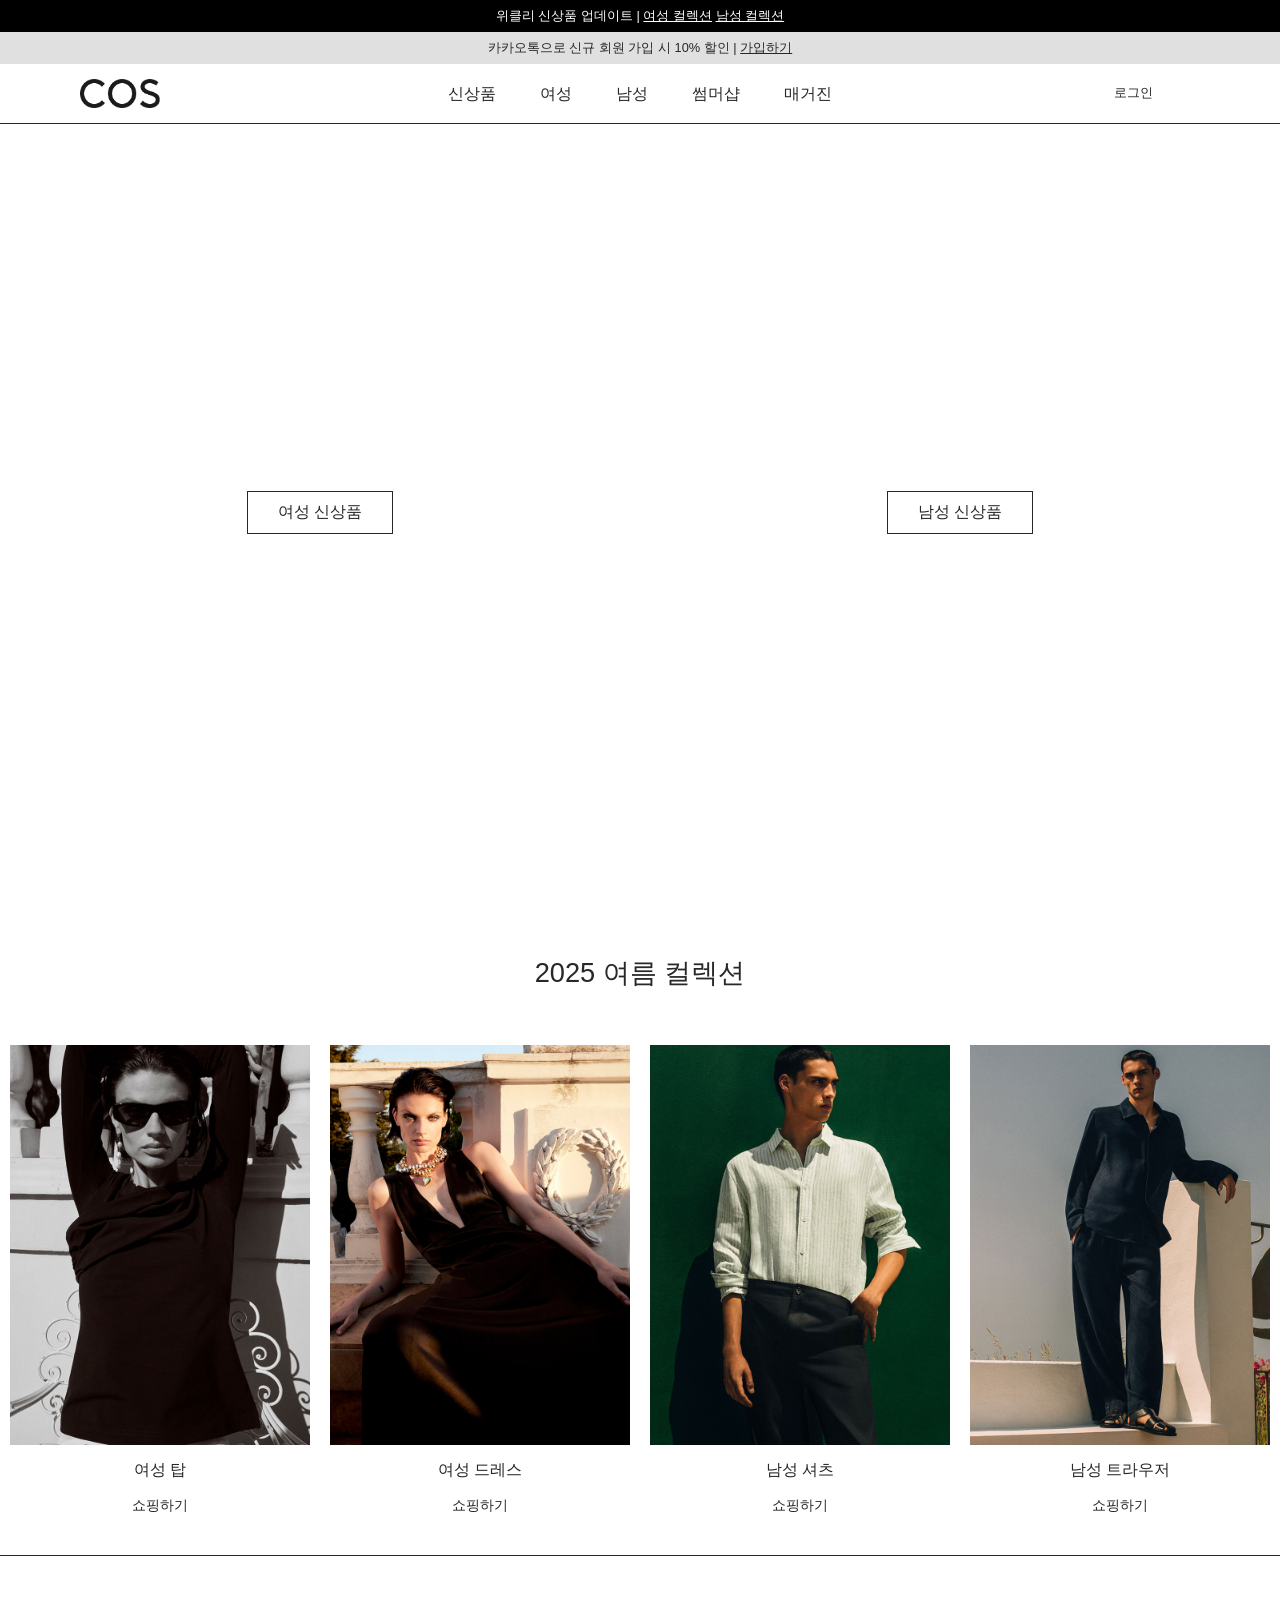
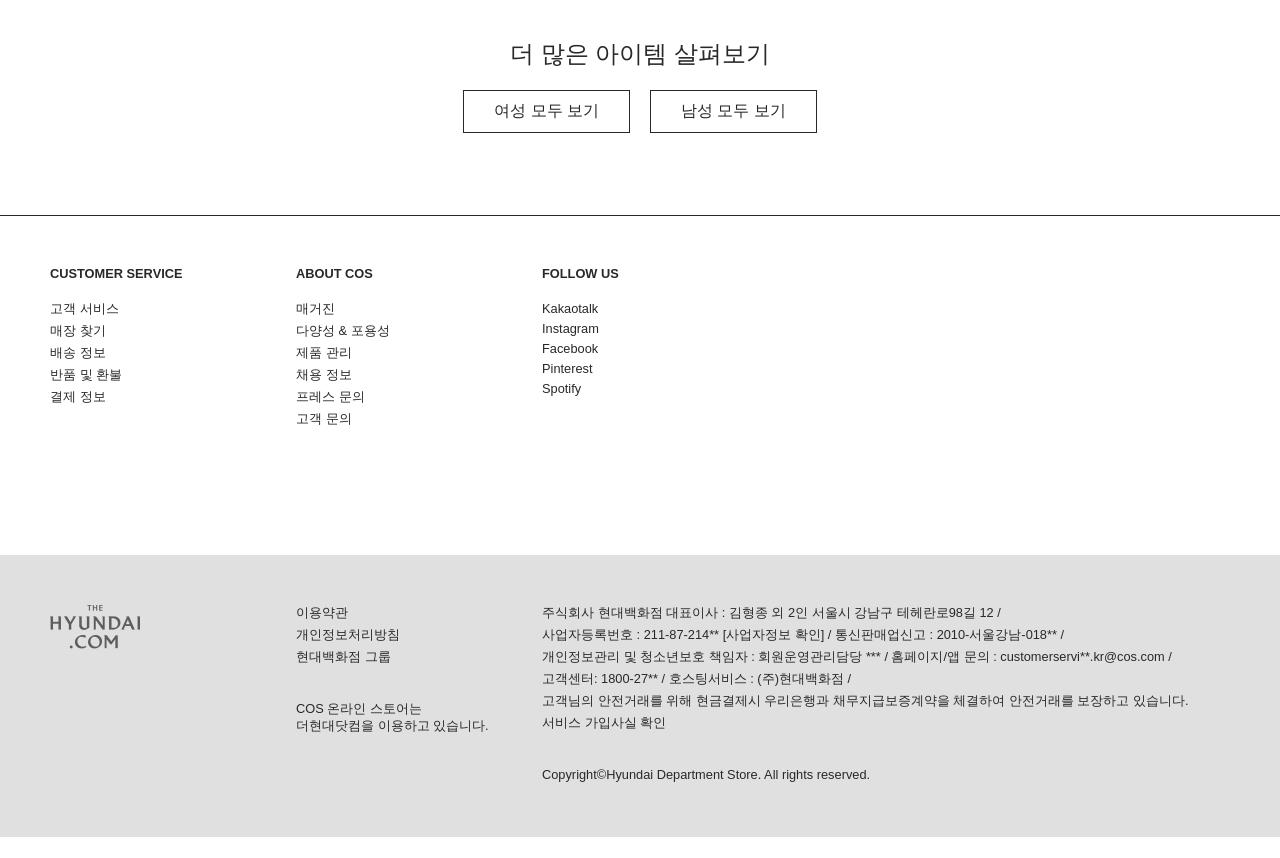
==== commit d2e1b6c8: "kakao login ~ing" ====
--- a/index.html
+++ b/index.html
@@ -72,13 +72,13 @@
                   <a href="#none">악세사리</a>
                 </div>
                 <p class="menu_memo">
-                  무료배송, 무료반품 혜택과 함께 새로운 상품을 찾아보세요
+                  무료배송, 무료반품 혜택과 함께 새로운 상품을 찾아보세요.
                 </p>
               </div>
               <div class="depth2-r">
                 <a href="#none"
                   ><img src="./img/menubg1.jpg" alt="menubg1" width="300" />
-                  <p>COS 신상품을 만나보세요</p>
+                  <p>COS 신상품을 만나보세요.</p>
                 </a>
               </div>
             </div>
@@ -95,7 +95,7 @@
                   <a href="#none">스커트</a>
                 </div>
                 <p class="menu_memo">
-                  무료배송, 무료반품 혜택과 함께 새로운 상품을 찾아보세요
+                  무료배송, 무료반품 혜택과 함께 새로운 상품을 찾아보세요.
                 </p>
               </div>
               <div class="depth2-r">
@@ -118,7 +118,7 @@
                   <a href="#none">수트 & 테일러링</a>
                 </div>
                 <p class="menu_memo">
-                  무료배송, 무료반품 혜택과 함께 새로운 상품을 찾아보세요
+                  무료배송, 무료반품 혜택과 함께 새로운 상품을 찾아보세요.
                 </p>
               </div>
               <div class="depth2-r">
@@ -136,7 +136,7 @@
                   <a href="#none">여름 악세서리</a>
                 </div>
                 <p class="menu_memo">
-                  무료배송, 무료반품 혜택과 함께 새로운 상품을 찾아보세요
+                  무료배송, 무료반품 혜택과 함께 새로운 상품을 찾아보세요.
                 </p>
               </div>
               <div class="depth2-r">
@@ -157,7 +157,7 @@
                   <a href="#none">지속가능성</a>
                 </div>
                 <p class="menu_memo">
-                  무료배송, 무료반품 혜택과 함께 새로운 상품을 찾아보세요
+                  무료배송, 무료.반품 혜택과 함께 새로운 상품을 찾아보세요
                 </p>
               </div>
               <div class="depth2-r">
@@ -413,7 +413,7 @@
           class="id-input"
           placeholder="아이디 또는 이메일"
           maxlength="100"
-          name="id"
+          id="id"
         />
         <label for="password" class="hidden">비밀번호</label>
         <input
@@ -421,7 +421,7 @@
           class="pw-input"
           placeholder="비밀번호"
           maxlength="30"
-          name="password"
+          id="password"
         />
         <a href="#none" class="login-button">로그인</a>
         <a href="#none" class="join-button">회원가입</a>
@@ -435,11 +435,9 @@
         <p class="kakaologin-ment">
           카카오 계정을 연동해 간편하게 로그인해보세요.
         </p>
-        <a href="#none" class="kakaologin">
+        <a href="#none" id="kakaologin">
           <span class="kakaoicon"></span>
-          <span>
-            카카오 로그인
-          </span>
+          <span> 카카오 로그인 </span>
         </a>
         <p class="snslogin-ment">
           COS 온라인 스토어는 더현대닷컴이 운영·제공하는 사이트로 기존 회원은
@@ -453,5 +451,7 @@
     <script src="https://code.jquery.com/jquery-3.7.1.min.js"></script>
     <script src="./js/script.js"></script>
     <script src="./js/geolocation.js"></script>
+    <script src="https://developers.kakao.com/sdk/js/kakao.min.js"></script>
+    <script src="./js/kakaoRd.js"></script>
   </body>
-</html>
+</html>
--- a/style/style.css
+++ b/style/style.css
@@ -280,7 +280,7 @@
 }
 
 /* 위치 정보 */
-.country {
+.gbnav-country {
   display: none;
 }
 
@@ -572,7 +572,7 @@
   margin-bottom: 25px;
 }
 
-.kakaologin {
+#kakaologin {
   display: block;
   width: 100%;
   height: 50px;
